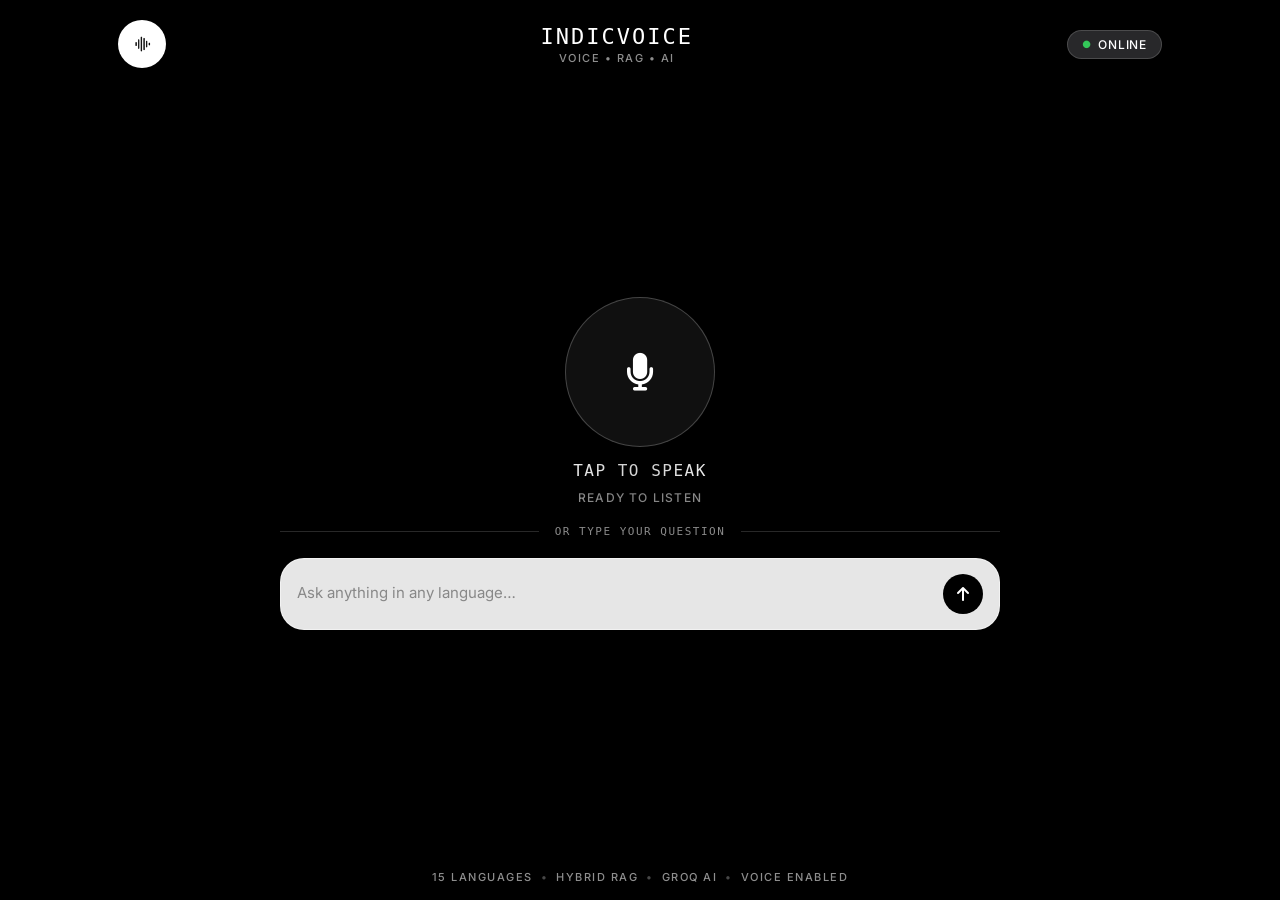
==== app/static/index.html @ 1c29051e "Reorder layout: place conversation answer region below chat box composer" ====
<!DOCTYPE html>
<html lang="en">
<head>
    <meta charset="UTF-8" />
    <meta name="viewport" content="width=device-width, initial-scale=1.0" />
    <title>IndicVoice — Voice-Enabled RAG</title>
    
    <!-- Fonts -->
    <link href="https://fonts.googleapis.com/css2?family=Inter:wght@400;500;600&display=swap" rel="stylesheet" />
    <link href="https://db.onlinewebfonts.com/c/8cb707a9b8a73f8a7403336b861c3074?family=BubbledotICG-FinePos" rel="stylesheet" />

    <!-- Font Awesome Icons -->
    <link
        rel="stylesheet"
        href="https://cdnjs.cloudflare.com/ajax/libs/font-awesome/6.5.2/css/all.min.css"
        integrity="sha512-SnH5WK+bZxgPHs44uWIX+LLJAJ9/2PkPKZ5QiAj6Ta86w+fsb2TkcmfRyVX3pBnMFcV7oQPJkl9QevSCWr3W6A=="
        crossorigin="anonymous"
        referrerpolicy="no-referrer"
    />

    <!-- Main Stylesheet -->
    <link rel="stylesheet" href="styles.css" />
</head>
<body>
    <div class="app">
        <!-- Full-screen background video -->
        <video class="bg-video" autoplay muted loop playsinline>
            <source
                src="https://d8j0ntlcm91z4.cloudfront.net/user_38xzZboKViGWJOttwIXH07lWA1P/hf_20260809_012548_ef22562c-c0ae-4816-ad9d-f8922af4e6a7.mp4"
                type="video/mp4"
            />
        </video>
        <div class="video-overlay"></div>

        <!-- Header -->
        <header class="topbar">
            <div class="topbar-left">
                <div class="logo-container">
                    <img src="assets/logo.webp" alt="IndicVoice Logo" class="logo-img" />
                </div>
            </div>
            
            <div class="topbar-center">
                <h1 class="brand-title">INDICVOICE</h1>
                <span class="brand-subtitle">VOICE • RAG • AI</span>
            </div>

            <div class="topbar-right">
                <div class="online-pill">
                    <span class="online-dot">●</span>
                    <span class="online-text">ONLINE</span>
                </div>
            </div>
        </header>

        <!-- Main Assistant Composition -->
        <main class="assistant">
            <!-- Voice Hero Section -->
            <section class="voice-section">
                <div class="mic-wrapper">
                    <div class="voice-ring ring-1"></div>
                    <div class="voice-ring ring-2"></div>
                    <div class="voice-ring ring-3"></div>
                    <button class="mic-hero-btn" id="mic-hero-btn" aria-label="Start voice input" title="Tap to speak">
                        <i class="fa-solid fa-microphone"></i>
                    </button>
                </div>
                <div class="voice-action-title" id="voice-action-title">TAP TO SPEAK</div>
                <div class="voice-status-label" id="voice-status-label" aria-live="polite">READY TO LISTEN</div>
            </section>

            <!-- Divider -->
            <div class="or-divider">
                <span class="divider-line"></span>
                <span class="divider-text">OR TYPE YOUR QUESTION</span>
                <span class="divider-line"></span>
            </div>

            <!-- Text Composer -->
            <section class="composer">
                <div class="composer-inner">
                    <textarea
                        class="composer-input"
                        id="composer-input"
                        placeholder="Ask anything in any language…"
                        rows="1"
                        aria-label="Ask IndicVoice"
                    ></textarea>
                    <div class="composer-actions">
                        <button class="composer-btn send-btn" id="send-btn" aria-label="Send message" title="Send message">
                            <i class="fa-solid fa-arrow-up"></i>
                        </button>
                    </div>
                </div>
            </section>

            <!-- Conversation Region (Answer Panel Below Chat Box) -->
            <section class="conversation" id="conversation-area" aria-label="Conversation History">
                <!-- Turns populated dynamically by main.js -->
            </section>
        </main>

        <!-- Footer / Status Bar -->
        <footer class="status-bar">
            <span>15 LANGUAGES</span>
            <span class="bullet">•</span>
            <span>HYBRID RAG</span>
            <span class="bullet">•</span>
            <span>GROQ AI</span>
            <span class="bullet">•</span>
            <span>VOICE ENABLED</span>
        </footer>
    </div>

    <!-- Application Script -->
    <script src="main.js"></script>
</body>
</html>
---- app/static/styles.css ----
/* ── INDICVOICE - Global CSS Variables ────────────────────────────── */
:root {
    --bg: #000000;
    --text: #ffffff;
    --muted: #8e8e8e;

    --panel: rgba(18, 18, 18, 0.72);
    --panel-strong: rgba(245, 245, 245, 0.94);

    --panel-border: rgba(255,255,255,0.16);
    --soft-border: rgba(255,255,255,0.10);

    --dark-pill: #28282a;
    --light-text: #c8c8c8;

    --font-sans:
        "Inter",
        "Segoe UI",
        system-ui,
        sans-serif;

    --font-display:
        "BubbledotICG-FinePos",
        "Geist Pixel Circle",
        monospace;
}

/* ── Local Font Fallback ────────────────────────────────────────── */
@font-face {
    font-family: "Geist Pixel Circle";
    src: url("fonts/GeistPixel-Circle.woff2") format("woff2");
    font-weight: 400;
    font-display: swap;
}

/* ── Global Reset ───────────────────────────────────────────────── */
* {
    box-sizing: border-box;
    margin: 0;
    padding: 0;
}

body {
    margin: 0;
    background: var(--bg);
    color: var(--text);
    height: 100vh;
    height: 100dvh;
    overflow: hidden;
    font-family: var(--font-sans);
    -webkit-font-smoothing: antialiased;
    -moz-osx-font-smoothing: grayscale;
}

/* ── Fullscreen Background Video & Overlay ──────────────────────── */
.bg-video {
    position: absolute;
    inset: 0;
    width: 100%;
    height: 100%;
    object-fit: cover;
    pointer-events: none;
    z-index: 0;
}

.video-overlay {
    position: absolute;
    inset: 0;
    background: rgba(0, 0, 0, 0.18);
    pointer-events: none;
    z-index: 1;
}

/* ── Application Layout ─────────────────────────────────────────── */
.app {
    position: relative;
    width: 100vw;
    height: 100vh;
    height: 100dvh;
    display: flex;
    flex-direction: column;
    justify-content: space-between;
    align-items: center;
    z-index: 2;
    overflow: hidden;
}

/* ── Topbar / Header ────────────────────────────────────────────── */
.topbar {
    width: 100%;
    max-width: 1100px;
    display: flex;
    align-items: center;
    justify-content: space-between;
    padding: 20px 28px;
    z-index: 10;
    animation: fadeInDown 0.6s cubic-bezier(0.22, 1, 0.36, 1) forwards;
}

.logo-container {
    width: 48px;
    height: 48px;
    border-radius: 50%;
    background: #ffffff;
    box-shadow: 0 4px 14px rgba(0, 0, 0, 0.16);
    display: flex;
    align-items: center;
    justify-content: center;
    transition: transform 0.25s cubic-bezier(0.22, 1, 0.36, 1);
}

.logo-container:hover {
    transform: scale(1.04);
}

.logo-img {
    width: 72%;
    height: 72%;
    object-fit: contain;
}

.topbar-center {
    display: flex;
    flex-direction: column;
    align-items: center;
    text-align: center;
}

.brand-title {
    font-family: var(--font-display);
    font-size: 22px;
    font-weight: 400;
    letter-spacing: 2px;
    color: #ffffff;
}

.brand-subtitle {
    font-family: var(--font-sans);
    font-size: 11px;
    font-weight: 500;
    letter-spacing: 1.5px;
    color: var(--muted);
    margin-top: 2px;
}

.online-pill {
    background: var(--dark-pill);
    border: 1px solid var(--panel-border);
    backdrop-filter: blur(12px);
    -webkit-backdrop-filter: blur(12px);
    padding: 6px 14px;
    border-radius: 20px;
    font-size: 12px;
    font-weight: 500;
    letter-spacing: 0.8px;
    display: flex;
    align-items: center;
    gap: 6px;
    color: var(--text);
}

.online-dot {
    color: #34c759;
    font-size: 10px;
}

/* ── Main Assistant Area ────────────────────────────────────────── */
.assistant {
    width: 100%;
    max-width: 920px;
    display: flex;
    flex-direction: column;
    align-items: center;
    flex: 1;
    justify-content: center;
    padding: 8px 16px;
    gap: 16px;
    position: relative;
    z-index: 5;
    box-sizing: border-box;
    overflow: hidden;
}

/* ── Voice Hero Section ─────────────────────────────────────────── */
.voice-section {
    display: flex;
    flex-direction: column;
    align-items: center;
    gap: 10px;
    animation: fadeInUp 0.7s cubic-bezier(0.22, 1, 0.36, 1) 0.1s backwards;
}

.mic-wrapper {
    position: relative;
    display: flex;
    align-items: center;
    justify-content: center;
}

.mic-hero-btn {
    position: relative;
    z-index: 2;
    width: 150px;
    height: 150px;
    border-radius: 50%;
    background: rgba(22, 22, 22, 0.76);
    border: 1px solid rgba(255, 255, 255, 0.22);
    backdrop-filter: blur(18px);
    -webkit-backdrop-filter: blur(18px);
    box-shadow: 0 20px 80px rgba(0, 0, 0, 0.45);
    color: #ffffff;
    font-size: 38px;
    cursor: pointer;
    display: flex;
    align-items: center;
    justify-content: center;
    transition: transform 0.25s cubic-bezier(0.22, 1, 0.36, 1), background-color 0.25s ease, border-color 0.25s ease;
    outline: none;
}

.mic-hero-btn:hover {
    transform: scale(1.04);
    border-color: rgba(255, 255, 255, 0.4);
}

.mic-hero-btn:active {
    transform: scale(0.97);
}

.mic-hero-btn.listening {
    background: rgba(45, 30, 30, 0.85);
    border-color: rgba(255, 100, 100, 0.5);
    animation: micPulse 1.6s ease-in-out infinite;
}

.voice-ring {
    position: absolute;
    border-radius: 50%;
    border: 1px solid rgba(255, 255, 255, 0.18);
    pointer-events: none;
    opacity: 0;
    inset: -15px;
}

.mic-wrapper.listening .ring-1 {
    animation: voicePulse 1.8s ease-out infinite;
}

.mic-wrapper.listening .ring-2 {
    animation: voicePulse 1.8s ease-out 0.4s infinite;
}

.mic-wrapper.listening .ring-3 {
    animation: voicePulse 1.8s ease-out 0.8s infinite;
}

@keyframes voicePulse {
    0% {
        transform: scale(1);
        opacity: 0.7;
    }
    100% {
        transform: scale(1.6);
        opacity: 0;
    }
}

@keyframes micPulse {
    0%, 100% {
        transform: scale(1);
        opacity: 1;
    }
    50% {
        transform: scale(1.03);
        opacity: 0.88;
    }
}

.voice-action-title {
    font-family: var(--font-display);
    font-size: 16px;
    letter-spacing: 1.5px;
    color: #ffffff;
    margin-top: 4px;
    text-transform: uppercase;
}

.voice-status-label {
    font-family: var(--font-sans);
    font-size: 12px;
    font-weight: 500;
    color: var(--muted);
    letter-spacing: 1.2px;
    text-transform: uppercase;
}

/* ── Conversation Area ──────────────────────────────────────────── */
.conversation {
    width: min(720px, 92vw);
    max-height: clamp(180px, 28vh, 300px);
    overflow-y: auto;
    display: flex;
    flex-direction: column;
    gap: 16px;
    padding-right: 4px;
    scroll-behavior: smooth;
}

.conversation::-webkit-scrollbar {
    width: 4px;
}
.conversation::-webkit-scrollbar-track {
    background: transparent;
}
.conversation::-webkit-scrollbar-thumb {
    background: rgba(255, 255, 255, 0.2);
    border-radius: 4px;
}

.turn {
    display: flex;
    flex-direction: column;
    gap: 8px;
    animation: fadeIn 0.4s cubic-bezier(0.22, 1, 0.36, 1);
}

.user-msg {
    padding: 0 4px;
}

.user-label {
    font-size: 13px;
    font-weight: 500;
    color: rgba(255, 255, 255, 0.55);
    letter-spacing: 0.8px;
    text-transform: uppercase;
}

.user-text {
    font-size: 15px;
    color: #ffffff;
    margin-top: 2px;
    line-height: 1.5;
}

.assistant-card {
    background: var(--panel-strong);
    color: #111111;
    border-radius: 24px;
    padding: 20px 22px;
    font-family: var(--font-sans);
    font-size: 15px;
    line-height: 1.6;
    border: 1px solid rgba(255, 255, 255, 0.5);
    box-shadow: 0 12px 50px rgba(0, 0, 0, 0.30);
}

.card-meta-row {
    display: flex;
    align-items: center;
    justify-content: space-between;
    margin-bottom: 12px;
    flex-wrap: wrap;
    gap: 8px;
}

.badge {
    display: inline-flex;
    align-items: center;
    gap: 6px;
    font-size: 12px;
    font-weight: 600;
    padding: 4px 10px;
    border-radius: 12px;
    letter-spacing: 0.5px;
}

.badge-rag {
    background: rgba(52, 199, 89, 0.12);
    color: #1d7e34;
    border: 1px solid rgba(52, 199, 89, 0.3);
}

.badge-groq {
    background: rgba(0, 122, 255, 0.12);
    color: #0056b3;
    border: 1px solid rgba(0, 122, 255, 0.3);
}

.badge-refusal {
    background: rgba(255, 149, 0, 0.12);
    color: #b36b00;
    border: 1px solid rgba(255, 149, 0, 0.3);
}

.latency-summary {
    font-size: 12px;
    font-weight: 600;
    color: #555555;
    letter-spacing: 0.5px;
}

.answer-text {
    white-space: pre-wrap;
    word-break: break-word;
    color: #111111;
}

.pipeline-toggle {
    background: transparent;
    border: none;
    color: #555555;
    font-family: var(--font-sans);
    font-size: 12px;
    font-weight: 600;
    cursor: pointer;
    margin-top: 14px;
    padding: 4px 0;
    display: inline-flex;
    align-items: center;
    gap: 6px;
    transition: color 0.2s ease;
}

.pipeline-toggle:hover {
    color: #111111;
}

.pipeline-details {
    margin-top: 10px;
    padding-top: 10px;
    border-top: 1px solid rgba(0, 0, 0, 0.1);
    display: none;
    flex-direction: column;
    gap: 6px;
    font-size: 12px;
    color: #333333;
    animation: fadeIn 0.3s ease;
}

.pipeline-details.expanded {
    display: flex;
}

.pipeline-header {
    font-weight: 600;
    letter-spacing: 1px;
    font-size: 11px;
    color: #666666;
    margin-bottom: 4px;
    text-transform: uppercase;
}

.pipeline-item {
    display: flex;
    justify-content: space-between;
    font-family: monospace;
    font-size: 12px;
}

.pipeline-item .stage-name {
    color: #444444;
}

.pipeline-item .stage-val {
    font-weight: 600;
    color: #111111;
}

/* ── OR Divider ──────────────────────────────────────────────────── */
.or-divider {
    width: min(720px, 92vw);
    display: flex;
    align-items: center;
    justify-content: center;
    gap: 16px;
    margin: 4px 0;
    color: var(--muted);
    font-size: 11px;
    font-weight: 500;
    letter-spacing: 1.5px;
    text-transform: uppercase;
    animation: fadeInUp 0.7s cubic-bezier(0.22, 1, 0.36, 1) 0.15s backwards;
}

.divider-line {
    flex: 1;
    height: 1px;
    background: var(--panel-border);
}

.divider-text {
    white-space: nowrap;
    font-family: var(--font-display);
    color: var(--muted);
    font-size: 11px;
    letter-spacing: 1.5px;
}

/* ── Text Composer ──────────────────────────────────────────────── */
.composer {
    width: min(720px, 92vw);
    animation: fadeInUp 0.7s cubic-bezier(0.22, 1, 0.36, 1) 0.2s backwards;
}

.composer-inner {
    min-height: 72px;
    border-radius: 24px;
    background: var(--panel-strong);
    border: 1px solid rgba(255, 255, 255, 0.5);
    box-shadow: 0 12px 50px rgba(0, 0, 0, 0.30);
    display: flex;
    align-items: center;
    padding: 10px 16px;
    gap: 12px;
    transition: border-color 0.2s ease, box-shadow 0.2s ease;
}

.composer-inner:focus-within {
    border-color: rgba(255, 255, 255, 0.8);
    box-shadow: 0 14px 60px rgba(0, 0, 0, 0.40);
}

.composer-icon-btn {
    background: transparent;
    border: none;
    color: #666666;
    font-size: 18px;
    cursor: pointer;
    display: flex;
    align-items: center;
    justify-content: center;
    width: 36px;
    height: 36px;
    border-radius: 50%;
    transition: color 0.2s ease, transform 0.2s ease;
}

.composer-icon-btn:hover {
    color: #111111;
    transform: scale(1.04);
}

.composer-input {
    flex: 1;
    background: transparent;
    border: none;
    outline: none;
    color: #111111;
    font-family: var(--font-sans);
    font-size: 15px;
    line-height: 1.5;
    resize: none;
    max-height: 120px;
    overflow-y: auto;
}

.composer-input::placeholder {
    color: #888888;
}

.composer-actions {
    display: flex;
    align-items: center;
    gap: 8px;
}

.composer-btn {
    width: 40px;
    height: 40px;
    border-radius: 50%;
    border: none;
    cursor: pointer;
    display: flex;
    align-items: center;
    justify-content: center;
    font-size: 16px;
    transition: transform 0.2s ease, background-color 0.2s ease;
}

.composer-btn:hover {
    transform: scale(1.04);
}

.composer-btn:active {
    transform: scale(0.97);
}

.mic-mini-btn {
    background: var(--dark-pill);
    color: #ffffff;
}

.send-btn {
    background: #000000;
    color: #ffffff;
}

/* ── Status Bar / Footer ────────────────────────────────────────── */
.status-bar {
    width: 100%;
    padding: 16px 20px;
    text-align: center;
    font-size: 11px;
    font-weight: 500;
    color: var(--muted);
    letter-spacing: 1.5px;
    text-transform: uppercase;
    z-index: 10;
    display: flex;
    align-items: center;
    justify-content: center;
    gap: 8px;
    animation: fadeInUp 0.7s cubic-bezier(0.22, 1, 0.36, 1) 0.3s backwards;
}

.status-bar .bullet {
    opacity: 0.5;
}

/* ── Keyframes ──────────────────────────────────────────────────── */
@keyframes fadeIn {
    from { opacity: 0; }
    to { opacity: 1; }
}

@keyframes fadeInDown {
    from {
        opacity: 0;
        transform: translateY(-14px);
    }
    to {
        opacity: 1;
        transform: translateY(0);
    }
}

@keyframes fadeInUp {
    from {
        opacity: 0;
        transform: translateY(18px) scale(0.97);
    }
    to {
        opacity: 1;
        transform: translateY(0) scale(1);
    }
}

/* ── Mobile Responsive Layout ────────────────────────────────────── */
@media (max-width: 720px) {
    .topbar {
        padding: 16px 20px;
    }
    .mic-hero-btn {
        width: 118px;
        height: 118px;
        font-size: 32px;
    }
    .conversation, .composer {
        width: 92vw;
    }
    .assistant {
        gap: 12px;
    }
}

@media (max-width: 420px) {
    .mic-hero-btn {
        width: 108px;
        height: 108px;
        font-size: 28px;
    }
    .composer {
        width: calc(100vw - 28px);
    }
    .assistant-card {
        padding: 16px 18px;
        font-size: 14px;
    }
}

/* ── Accessibility & Reduced Motion ─────────────────────────────── */
@media (prefers-reduced-motion: reduce) {
    *, ::before, ::after {
        animation: none !important;
        transition: none !important;
    }
    .topbar, .voice-section, .composer, .status-bar, .turn {
        opacity: 1 !important;
        transform: none !important;
    }
}
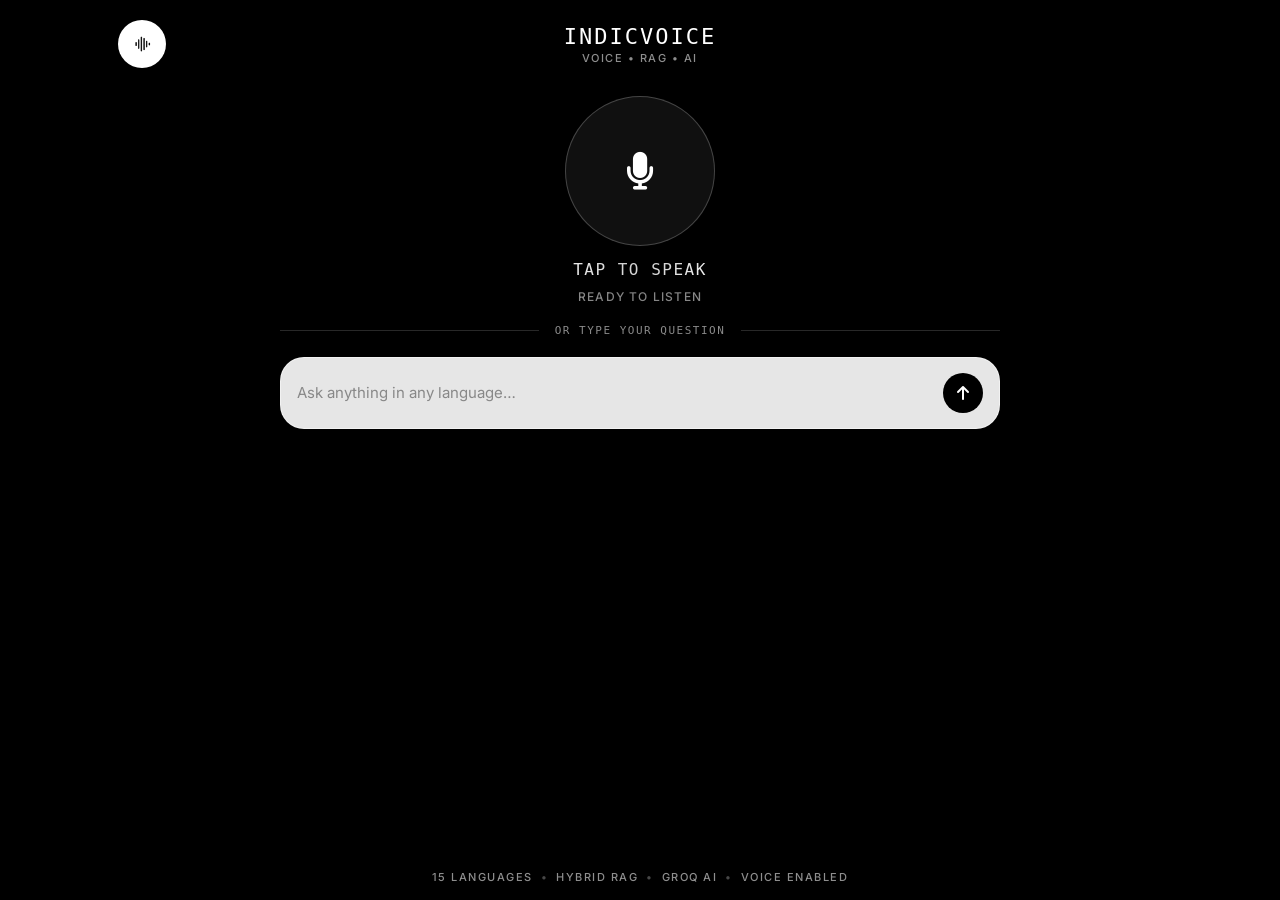
==== commit 731f0cfb: "Remove ONLINE status pill badge from header" ====
--- a/app/static/index.html
+++ b/app/static/index.html
@@ -45,12 +45,7 @@
                 <span class="brand-subtitle">VOICE • RAG • AI</span>
             </div>
 
-            <div class="topbar-right">
-                <div class="online-pill">
-                    <span class="online-dot">●</span>
-                    <span class="online-text">ONLINE</span>
-                </div>
-            </div>
+            <div class="topbar-right" style="width: 48px;"></div>
         </header>
 
         <!-- Main Assistant Composition -->
--- a/app/static/styles.css
+++ b/app/static/styles.css
@@ -44,9 +44,10 @@
     margin: 0;
     background: var(--bg);
     color: var(--text);
-    height: 100vh;
-    height: 100dvh;
-    overflow: hidden;
+    min-height: 100vh;
+    min-height: 100dvh;
+    overflow-x: hidden;
+    overflow-y: auto;
     font-family: var(--font-sans);
     -webkit-font-smoothing: antialiased;
     -moz-osx-font-smoothing: grayscale;
@@ -54,7 +55,7 @@
 
 /* ── Fullscreen Background Video & Overlay ──────────────────────── */
 .bg-video {
-    position: absolute;
+    position: fixed;
     inset: 0;
     width: 100%;
     height: 100%;
@@ -64,7 +65,7 @@
 }
 
 .video-overlay {
-    position: absolute;
+    position: fixed;
     inset: 0;
     background: rgba(0, 0, 0, 0.18);
     pointer-events: none;
@@ -75,14 +76,14 @@
 .app {
     position: relative;
     width: 100vw;
-    height: 100vh;
-    height: 100dvh;
+    min-height: 100vh;
+    min-height: 100dvh;
     display: flex;
     flex-direction: column;
     justify-content: space-between;
     align-items: center;
     z-index: 2;
-    overflow: hidden;
+    overflow-y: auto;
 }
 
 /* ── Topbar / Header ────────────────────────────────────────────── */
@@ -172,13 +173,12 @@
     flex-direction: column;
     align-items: center;
     flex: 1;
-    justify-content: center;
-    padding: 8px 16px;
+    justify-content: flex-start;
+    padding: 8px 16px 24px 16px;
     gap: 16px;
     position: relative;
     z-index: 5;
     box-sizing: border-box;
-    overflow: hidden;
 }
 
 /* ── Voice Hero Section ─────────────────────────────────────────── */
@@ -297,24 +297,9 @@
 /* ── Conversation Area ──────────────────────────────────────────── */
 .conversation {
     width: min(720px, 92vw);
-    max-height: clamp(180px, 28vh, 300px);
-    overflow-y: auto;
     display: flex;
     flex-direction: column;
     gap: 16px;
-    padding-right: 4px;
-    scroll-behavior: smooth;
-}
-
-.conversation::-webkit-scrollbar {
-    width: 4px;
-}
-.conversation::-webkit-scrollbar-track {
-    background: transparent;
-}
-.conversation::-webkit-scrollbar-thumb {
-    background: rgba(255, 255, 255, 0.2);
-    border-radius: 4px;
 }
 
 .turn {
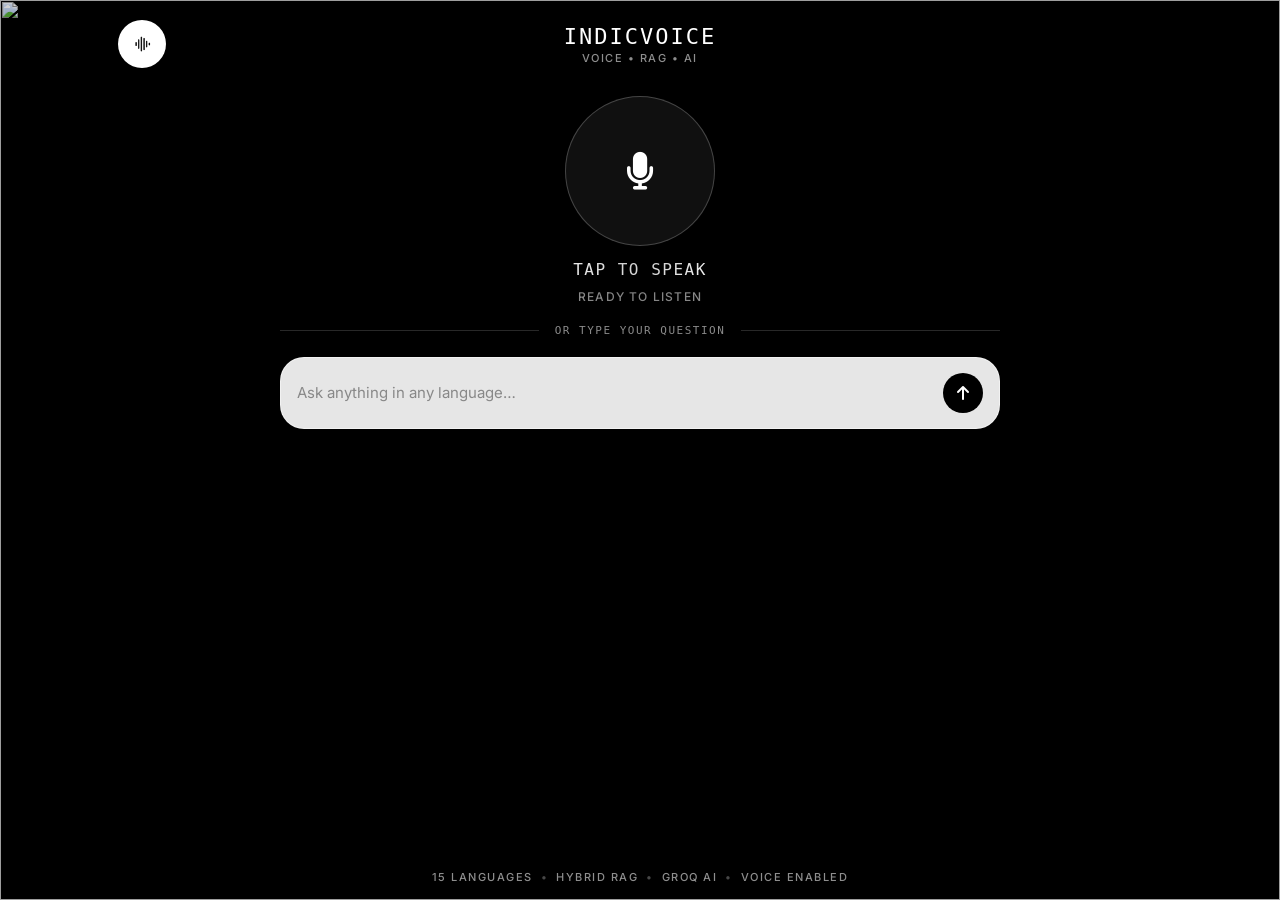
==== commit f62304fa: "Add transparent PNG overlay at z-index 1 with train-bob animation" ====
--- a/app/static/index.html
+++ b/app/static/index.html
@@ -23,13 +23,29 @@
 </head>
 <body>
     <div class="app">
-        <!-- Full-screen background video -->
-        <video class="bg-video" autoplay muted loop playsinline>
-            <source
-                src="https://d8j0ntlcm91z4.cloudfront.net/user_38xzZboKViGWJOttwIXH07lWA1P/hf_20260809_012548_ef22562c-c0ae-4816-ad9d-f8922af4e6a7.mp4"
-                type="video/mp4"
+        <!-- Background Video Layer (4 Stacked Videos) -->
+        <div class="bg-video-container">
+            <video class="bg-video opacity-100 active" id="bg-video-0" autoplay muted loop playsinline>
+                <source src="https://d8j0ntlcm91z4.cloudfront.net/user_38xzZboKViGWJOttwIXH07lWA1P/hf_20260702_081127_0992a171-d3c6-4978-8213-0ec5df8b6d63.mp4" type="video/mp4" />
+            </video>
+            <video class="bg-video opacity-0" id="bg-video-1" autoplay muted loop playsinline>
+                <source src="https://d8j0ntlcm91z4.cloudfront.net/user_38xzZboKViGWJOttwIXH07lWA1P/hf_20260702_092026_dd05b805-ea0f-40b2-8c52-332b88502592.mp4" type="video/mp4" />
+            </video>
+            <video class="bg-video opacity-0" id="bg-video-2" autoplay muted loop playsinline>
+                <source src="https://d8j0ntlcm91z4.cloudfront.net/user_38xzZboKViGWJOttwIXH07lWA1P/hf_20260702_081042_df7202bf-bd80-4b2b-bbc6-1f09ba2870e9.mp4" type="video/mp4" />
+            </video>
+            <video class="bg-video opacity-0" id="bg-video-3" autoplay muted loop playsinline>
+                <source src="https://d8j0ntlcm91z4.cloudfront.net/user_38xzZboKViGWJOttwIXH07lWA1P/hf_20260702_080959_4cac5234-3573-464e-a5b7-76b94b8a7d61.mp4" type="video/mp4" />
+            </video>
+        </div>
+        <!-- Transparent PNG Overlay (z-index 1) -->
+        <div class="png-overlay">
+            <img
+                src="https://soft-zoom-63098134.figma.site/_assets/v11/0b4a435b2df2747593c43d7a1c9b4578f7d8d90c.png"
+                alt=""
+                class="overlay-img"
             />
-        </video>
+        </div>
         <div class="video-overlay"></div>
 
         <!-- Header -->
--- a/app/static/styles.css
+++ b/app/static/styles.css
@@ -53,15 +53,63 @@
     -moz-osx-font-smoothing: grayscale;
 }
 
-/* ── Fullscreen Background Video & Overlay ──────────────────────── */
+/* ── Fullscreen Background Video Layer ──────────────────────────── */
+.bg-video-container {
+    position: fixed;
+    inset: 0;
+    width: 100%;
+    height: 100%;
+    overflow: hidden;
+    pointer-events: none;
+    z-index: 0;
+}
+
 .bg-video {
-    position: fixed;
+    position: absolute;
     inset: 0;
     width: 100%;
     height: 100%;
     object-fit: cover;
     pointer-events: none;
-    z-index: 0;
+    opacity: 0;
+    transition: opacity 1000ms ease-in-out;
+}
+
+.bg-video.active,
+.bg-video.opacity-100 {
+    opacity: 1;
+}
+
+.bg-video.opacity-0 {
+    opacity: 0;
+}
+
+/* ── Transparent PNG Overlay Layer (z-index 1) ───────────────────── */
+.png-overlay {
+    position: fixed;
+    inset: 0;
+    width: 100%;
+    height: 100%;
+    pointer-events: none;
+    z-index: 1;
+    overflow: hidden;
+}
+
+.overlay-img {
+    width: 100%;
+    height: 100%;
+    object-fit: cover;
+    pointer-events: none;
+    animation: trainBob 3s ease-in-out infinite;
+}
+
+@keyframes trainBob {
+    0%, 100% {
+        transform: scale(1.03) translateY(0);
+    }
+    50% {
+        transform: scale(1.03) translateY(-6px);
+    }
 }
 
 .video-overlay {
@@ -69,7 +117,7 @@
     inset: 0;
     background: rgba(0, 0, 0, 0.18);
     pointer-events: none;
-    z-index: 1;
+    z-index: 2;
 }
 
 /* ── Application Layout ─────────────────────────────────────────── */
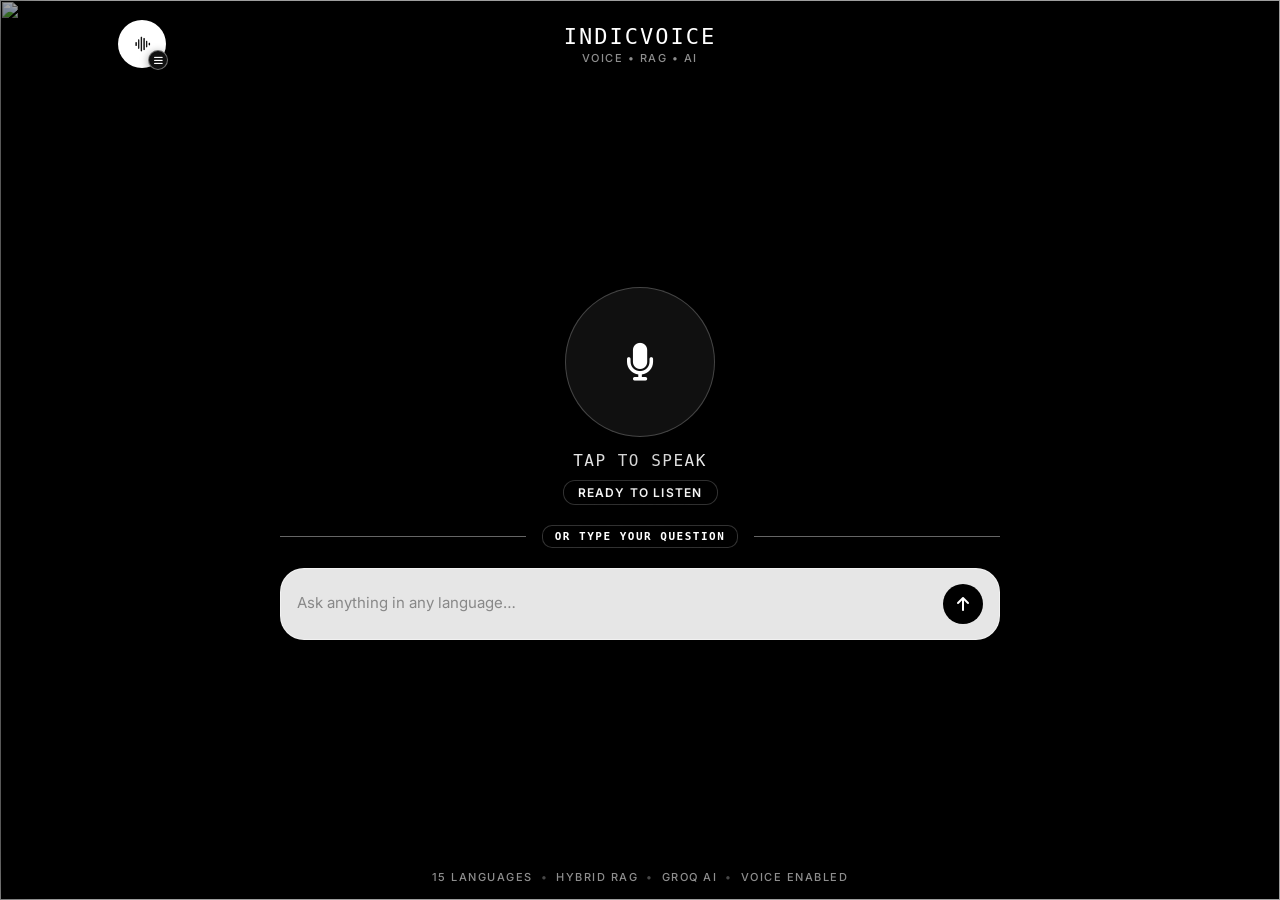
==== commit d1fcffc3: "Convert topbar logo button into a glassmorphic side navigation drawer (sandwich bar)" ====
--- a/app/static/index.html
+++ b/app/static/index.html
@@ -23,18 +23,18 @@
 </head>
 <body>
     <div class="app">
-        <!-- Background Video Layer (4 Stacked Videos) -->
+        <!-- Background Video Layer (4 Stacked Videos - Sequential Loop) -->
         <div class="bg-video-container">
-            <video class="bg-video opacity-100 active" id="bg-video-0" autoplay muted loop playsinline>
+            <video class="bg-video opacity-100 active" id="bg-video-0" autoplay muted playsinline>
                 <source src="https://d8j0ntlcm91z4.cloudfront.net/user_38xzZboKViGWJOttwIXH07lWA1P/hf_20260702_081127_0992a171-d3c6-4978-8213-0ec5df8b6d63.mp4" type="video/mp4" />
             </video>
-            <video class="bg-video opacity-0" id="bg-video-1" autoplay muted loop playsinline>
+            <video class="bg-video opacity-0" id="bg-video-1" autoplay muted playsinline>
                 <source src="https://d8j0ntlcm91z4.cloudfront.net/user_38xzZboKViGWJOttwIXH07lWA1P/hf_20260702_092026_dd05b805-ea0f-40b2-8c52-332b88502592.mp4" type="video/mp4" />
             </video>
-            <video class="bg-video opacity-0" id="bg-video-2" autoplay muted loop playsinline>
+            <video class="bg-video opacity-0" id="bg-video-2" autoplay muted playsinline>
                 <source src="https://d8j0ntlcm91z4.cloudfront.net/user_38xzZboKViGWJOttwIXH07lWA1P/hf_20260702_081042_df7202bf-bd80-4b2b-bbc6-1f09ba2870e9.mp4" type="video/mp4" />
             </video>
-            <video class="bg-video opacity-0" id="bg-video-3" autoplay muted loop playsinline>
+            <video class="bg-video opacity-0" id="bg-video-3" autoplay muted playsinline>
                 <source src="https://d8j0ntlcm91z4.cloudfront.net/user_38xzZboKViGWJOttwIXH07lWA1P/hf_20260702_080959_4cac5234-3573-464e-a5b7-76b94b8a7d61.mp4" type="video/mp4" />
             </video>
         </div>
@@ -48,12 +48,60 @@
         </div>
         <div class="video-overlay"></div>
 
+        <!-- Side Navigation Drawer (Sandwich Bar) -->
+        <div class="drawer-overlay" id="drawer-overlay"></div>
+        <aside class="sidenav-drawer" id="sidenav-drawer" aria-label="Side Navigation">
+            <div class="drawer-header">
+                <div class="drawer-brand">
+                    <img src="assets/logo.webp" alt="Logo" class="drawer-logo" />
+                    <div>
+                        <div class="drawer-title">INDICVOICE</div>
+                        <div class="drawer-sub">VOICE • RAG • AI</div>
+                    </div>
+                </div>
+                <button class="drawer-close-btn" id="drawer-close-btn" aria-label="Close Menu">
+                    <i class="fa-solid fa-xmark"></i>
+                </button>
+            </div>
+
+            <nav class="drawer-nav">
+                <a href="#" class="drawer-link active">
+                    <i class="fa-solid fa-microphone"></i>
+                    <span>Voice Assistant</span>
+                </a>
+                <a href="#" class="drawer-link" onclick="event.preventDefault(); alert('15 Indic Languages Supported: Hindi, Tamil, Telugu, Bengali, Marathi, Gujarati, Kannada, Malayalam, Punjabi, Odia, Assamese, etc.');">
+                    <i class="fa-solid fa-globe"></i>
+                    <span>Multilingual Settings</span>
+                </a>
+                <a href="#" class="drawer-link" onclick="event.preventDefault(); alert('Hybrid RAG System: FAISS Vector Index + BM25 Lexical Search + RRF Reciprocal Rank Fusion + Groq LLM');">
+                    <i class="fa-solid fa-bolt"></i>
+                    <span>RAG & Model Info</span>
+                </a>
+                <a href="#" class="drawer-link" onclick="event.preventDefault(); alert('Telemetry Active: Pipeline latencies, STT timings, and confidence scores live logging.');">
+                    <i class="fa-solid fa-chart-line"></i>
+                    <span>Telemetry Logs</span>
+                </a>
+                <a href="#" class="drawer-link" onclick="event.preventDefault(); fetch('/api/health').then(r=>r.json()).then(d=>alert('System Diagnostics:\n' + JSON.stringify(d, null, 2)));">
+                    <i class="fa-solid fa-shield-halved"></i>
+                    <span>System Diagnostics</span>
+                </a>
+            </nav>
+
+            <div class="drawer-footer">
+                <div class="drawer-footer-pill">
+                    <span class="online-dot">●</span> SYSTEM READY
+                </div>
+                <div class="drawer-footer-text">IndicVoice v1.0 • Multilingual RAG</div>
+            </div>
+        </aside>
+
         <!-- Header -->
         <header class="topbar">
             <div class="topbar-left">
-                <div class="logo-container">
+                <button class="logo-container drawer-toggle" id="drawer-toggle" aria-label="Toggle Navigation Menu" title="Open Menu">
                     <img src="assets/logo.webp" alt="IndicVoice Logo" class="logo-img" />
-                </div>
+                    <span class="hamburger-badge"><i class="fa-solid fa-bars"></i></span>
+                </button>
             </div>
             
             <div class="topbar-center">
--- a/app/static/styles.css
+++ b/app/static/styles.css
@@ -162,6 +162,190 @@
     transform: scale(1.04);
 }
 
+/* ── Side Navigation Drawer (Sandwich Bar) ───────────────────────── */
+.drawer-toggle {
+    border: none;
+    cursor: pointer;
+    position: relative;
+    outline: none;
+}
+
+.hamburger-badge {
+    position: absolute;
+    bottom: -2px;
+    right: -2px;
+    background: #111111;
+    color: #ffffff;
+    width: 20px;
+    height: 20px;
+    border-radius: 50%;
+    font-size: 10px;
+    display: flex;
+    align-items: center;
+    justify-content: center;
+    border: 1.5px solid rgba(255, 255, 255, 0.4);
+    box-shadow: 0 2px 8px rgba(0, 0, 0, 0.4);
+}
+
+.drawer-overlay {
+    position: fixed;
+    inset: 0;
+    background: rgba(0, 0, 0, 0.55);
+    backdrop-filter: blur(12px);
+    -webkit-backdrop-filter: blur(12px);
+    z-index: 90;
+    opacity: 0;
+    pointer-events: none;
+    transition: opacity 0.3s cubic-bezier(0.22, 1, 0.36, 1);
+}
+
+.drawer-overlay.open {
+    opacity: 1;
+    pointer-events: auto;
+}
+
+.sidenav-drawer {
+    position: fixed;
+    top: 0;
+    left: 0;
+    bottom: 0;
+    width: min(320px, 85vw);
+    height: 100vh;
+    height: 100dvh;
+    background: rgba(18, 18, 18, 0.88);
+    border-right: 1px solid rgba(255, 255, 255, 0.18);
+    backdrop-filter: blur(28px) saturate(140%);
+    -webkit-backdrop-filter: blur(28px) saturate(140%);
+    box-shadow: 20px 0 60px rgba(0, 0, 0, 0.6);
+    z-index: 100;
+    display: flex;
+    flex-direction: column;
+    justify-content: space-between;
+    padding: 24px 20px;
+    transform: translateX(-100%);
+    transition: transform 0.35s cubic-bezier(0.22, 1, 0.36, 1);
+}
+
+.sidenav-drawer.open {
+    transform: translateX(0);
+}
+
+.drawer-header {
+    display: flex;
+    align-items: center;
+    justify-content: space-between;
+    padding-bottom: 20px;
+    border-bottom: 1px solid rgba(255, 255, 255, 0.12);
+}
+
+.drawer-brand {
+    display: flex;
+    align-items: center;
+    gap: 12px;
+}
+
+.drawer-logo {
+    width: 40px;
+    height: 40px;
+    border-radius: 50%;
+    background: #ffffff;
+    padding: 6px;
+    box-shadow: 0 4px 14px rgba(0, 0, 0, 0.25);
+}
+
+.drawer-title {
+    font-family: var(--font-display);
+    font-size: 18px;
+    letter-spacing: 1.5px;
+    color: #ffffff;
+}
+
+.drawer-sub {
+    font-family: var(--font-sans);
+    font-size: 10px;
+    letter-spacing: 1px;
+    color: var(--muted);
+}
+
+.drawer-close-btn {
+    background: rgba(255, 255, 255, 0.12);
+    border: 1px solid rgba(255, 255, 255, 0.20);
+    color: #ffffff;
+    width: 36px;
+    height: 36px;
+    border-radius: 50%;
+    cursor: pointer;
+    display: flex;
+    align-items: center;
+    justify-content: center;
+    font-size: 16px;
+    transition: background 0.2s ease, transform 0.2s ease;
+}
+
+.drawer-close-btn:hover {
+    background: rgba(255, 255, 255, 0.25);
+    transform: scale(1.05);
+}
+
+.drawer-nav {
+    display: flex;
+    flex-direction: column;
+    gap: 8px;
+    margin: 24px 0;
+    flex: 1;
+}
+
+.drawer-link {
+    display: flex;
+    align-items: center;
+    gap: 14px;
+    padding: 12px 16px;
+    border-radius: 14px;
+    color: rgba(255, 255, 255, 0.82);
+    text-decoration: none;
+    font-size: 14px;
+    font-weight: 500;
+    transition: background 0.2s ease, color 0.2s ease, transform 0.2s ease;
+}
+
+.drawer-link:hover,
+.drawer-link.active {
+    background: rgba(255, 255, 255, 0.14);
+    color: #ffffff;
+    transform: translateX(4px);
+}
+
+.drawer-link i {
+    font-size: 16px;
+    width: 20px;
+    text-align: center;
+    color: rgba(255, 255, 255, 0.9);
+}
+
+.drawer-footer {
+    padding-top: 20px;
+    border-top: 1px solid rgba(255, 255, 255, 0.12);
+    display: flex;
+    flex-direction: column;
+    gap: 8px;
+}
+
+.drawer-footer-pill {
+    display: inline-flex;
+    align-items: center;
+    gap: 8px;
+    font-size: 11px;
+    font-weight: 600;
+    color: #ffffff;
+    letter-spacing: 1px;
+}
+
+.drawer-footer-text {
+    font-size: 11px;
+    color: var(--muted);
+    letter-spacing: 0.8px;
+}
+
 .logo-img {
     width: 72%;
     height: 72%;
@@ -220,9 +404,10 @@
     display: flex;
     flex-direction: column;
     align-items: center;
+    justify-content: center;
     flex: 1;
-    justify-content: flex-start;
-    padding: 8px 16px 24px 16px;
+    margin: auto 0;
+    padding: 16px;
     gap: 16px;
     position: relative;
     z-index: 5;
@@ -329,6 +514,7 @@
     font-size: 16px;
     letter-spacing: 1.5px;
     color: #ffffff;
+    text-shadow: 0 2px 10px rgba(0, 0, 0, 0.85);
     margin-top: 4px;
     text-transform: uppercase;
 }
@@ -336,10 +522,17 @@
 .voice-status-label {
     font-family: var(--font-sans);
     font-size: 12px;
-    font-weight: 500;
-    color: var(--muted);
+    font-weight: 600;
+    color: #ffffff;
     letter-spacing: 1.2px;
     text-transform: uppercase;
+    text-shadow: 0 2px 10px rgba(0, 0, 0, 0.85);
+    background: rgba(0, 0, 0, 0.35);
+    border: 1px solid rgba(255, 255, 255, 0.20);
+    backdrop-filter: blur(8px);
+    -webkit-backdrop-filter: blur(8px);
+    padding: 4px 14px;
+    border-radius: 12px;
 }
 
 /* ── Conversation Area ──────────────────────────────────────────── */
@@ -508,9 +701,9 @@
     justify-content: center;
     gap: 16px;
     margin: 4px 0;
-    color: var(--muted);
+    color: #ffffff;
     font-size: 11px;
-    font-weight: 500;
+    font-weight: 600;
     letter-spacing: 1.5px;
     text-transform: uppercase;
     animation: fadeInUp 0.7s cubic-bezier(0.22, 1, 0.36, 1) 0.15s backwards;
@@ -519,15 +712,24 @@
 .divider-line {
     flex: 1;
     height: 1px;
-    background: var(--panel-border);
+    background: rgba(255, 255, 255, 0.40);
+    box-shadow: 0 1px 4px rgba(0, 0, 0, 0.60);
 }
 
 .divider-text {
     white-space: nowrap;
     font-family: var(--font-display);
-    color: var(--muted);
+    color: #ffffff;
     font-size: 11px;
+    font-weight: 600;
     letter-spacing: 1.5px;
+    text-shadow: 0 2px 10px rgba(0, 0, 0, 0.90);
+    background: rgba(0, 0, 0, 0.40);
+    border: 1px solid rgba(255, 255, 255, 0.20);
+    backdrop-filter: blur(8px);
+    -webkit-backdrop-filter: blur(8px);
+    padding: 4px 12px;
+    border-radius: 10px;
 }
 
 /* ── Text Composer ──────────────────────────────────────────────── */
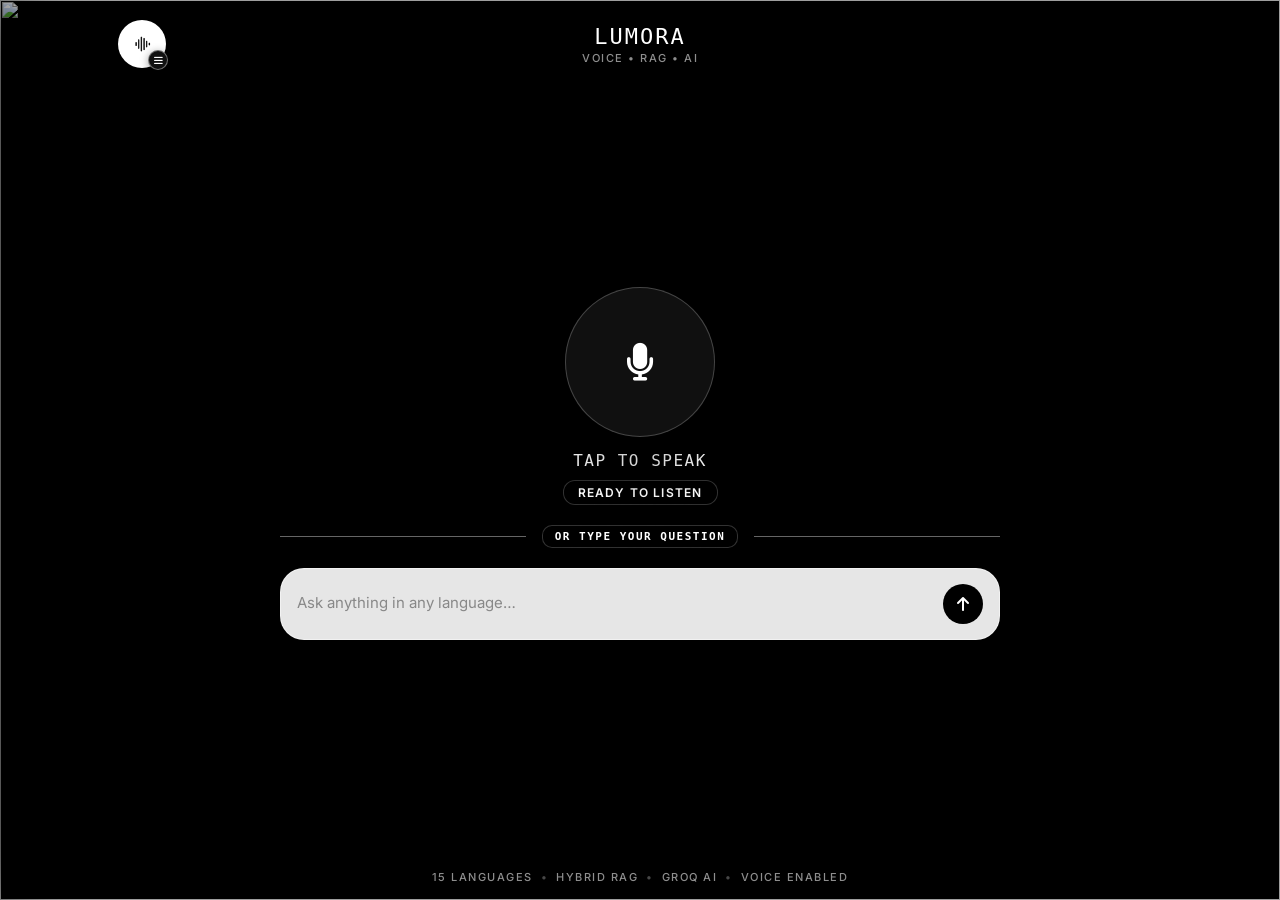
==== commit 26dbb85c: "Rename application brand name to Lumora across HTML, JavaScript, and FastAPI endpoints" ====
--- a/app/static/index.html
+++ b/app/static/index.html
@@ -3,7 +3,7 @@
 <head>
     <meta charset="UTF-8" />
     <meta name="viewport" content="width=device-width, initial-scale=1.0" />
-    <title>IndicVoice — Voice-Enabled RAG</title>
+    <title>Lumora — Voice-Enabled Multilingual RAG</title>
     
     <!-- Fonts -->
     <link href="https://fonts.googleapis.com/css2?family=Inter:wght@400;500;600&display=swap" rel="stylesheet" />
@@ -48,15 +48,15 @@
         </div>
         <div class="video-overlay"></div>
 
-        <!-- Side Navigation Drawer (Sandwich Bar) -->
+        <!-- Side Navigation Drawer (Chat History) -->
         <div class="drawer-overlay" id="drawer-overlay"></div>
-        <aside class="sidenav-drawer" id="sidenav-drawer" aria-label="Side Navigation">
+        <aside class="sidenav-drawer" id="sidenav-drawer" aria-label="Chat History Navigation">
             <div class="drawer-header">
                 <div class="drawer-brand">
-                    <img src="assets/logo.webp" alt="Logo" class="drawer-logo" />
+                    <i class="fa-solid fa-clock-rotate-left drawer-history-icon"></i>
                     <div>
-                        <div class="drawer-title">INDICVOICE</div>
-                        <div class="drawer-sub">VOICE • RAG • AI</div>
+                        <div class="drawer-title">CHAT HISTORY</div>
+                        <div class="drawer-sub">PREVIOUS CONVERSATIONS</div>
                     </div>
                 </div>
                 <button class="drawer-close-btn" id="drawer-close-btn" aria-label="Close Menu">
@@ -64,34 +64,25 @@
                 </button>
             </div>
 
-            <nav class="drawer-nav">
-                <a href="#" class="drawer-link active">
-                    <i class="fa-solid fa-microphone"></i>
-                    <span>Voice Assistant</span>
-                </a>
-                <a href="#" class="drawer-link" onclick="event.preventDefault(); alert('15 Indic Languages Supported: Hindi, Tamil, Telugu, Bengali, Marathi, Gujarati, Kannada, Malayalam, Punjabi, Odia, Assamese, etc.');">
-                    <i class="fa-solid fa-globe"></i>
-                    <span>Multilingual Settings</span>
-                </a>
-                <a href="#" class="drawer-link" onclick="event.preventDefault(); alert('Hybrid RAG System: FAISS Vector Index + BM25 Lexical Search + RRF Reciprocal Rank Fusion + Groq LLM');">
-                    <i class="fa-solid fa-bolt"></i>
-                    <span>RAG & Model Info</span>
-                </a>
-                <a href="#" class="drawer-link" onclick="event.preventDefault(); alert('Telemetry Active: Pipeline latencies, STT timings, and confidence scores live logging.');">
-                    <i class="fa-solid fa-chart-line"></i>
-                    <span>Telemetry Logs</span>
-                </a>
-                <a href="#" class="drawer-link" onclick="event.preventDefault(); fetch('/api/health').then(r=>r.json()).then(d=>alert('System Diagnostics:\n' + JSON.stringify(d, null, 2)));">
-                    <i class="fa-solid fa-shield-halved"></i>
-                    <span>System Diagnostics</span>
-                </a>
-            </nav>
+            <div class="history-actions">
+                <button class="new-chat-btn" id="new-chat-btn">
+                    <i class="fa-solid fa-plus"></i>
+                    <span>New Conversation</span>
+                </button>
+            </div>
+
+            <div class="drawer-history-list" id="drawer-history-list">
+                <div class="history-empty">
+                    <i class="fa-solid fa-comments"></i>
+                    <p>No past conversations yet.<br />Ask a question or speak to start!</p>
+                </div>
+            </div>
 
             <div class="drawer-footer">
-                <div class="drawer-footer-pill">
-                    <span class="online-dot">●</span> SYSTEM READY
-                </div>
-                <div class="drawer-footer-text">IndicVoice v1.0 • Multilingual RAG</div>
+                <button class="clear-history-btn" id="clear-history-btn">
+                    <i class="fa-solid fa-trash-can"></i>
+                    <span>Clear All History</span>
+                </button>
             </div>
         </aside>
 
@@ -99,13 +90,13 @@
         <header class="topbar">
             <div class="topbar-left">
                 <button class="logo-container drawer-toggle" id="drawer-toggle" aria-label="Toggle Navigation Menu" title="Open Menu">
-                    <img src="assets/logo.webp" alt="IndicVoice Logo" class="logo-img" />
+                    <img src="assets/logo.webp" alt="Lumora Logo" class="logo-img" />
                     <span class="hamburger-badge"><i class="fa-solid fa-bars"></i></span>
                 </button>
             </div>
             
             <div class="topbar-center">
-                <h1 class="brand-title">INDICVOICE</h1>
+                <h1 class="brand-title">LUMORA</h1>
                 <span class="brand-subtitle">VOICE • RAG • AI</span>
             </div>
 
@@ -143,7 +134,7 @@
                         id="composer-input"
                         placeholder="Ask anything in any language…"
                         rows="1"
-                        aria-label="Ask IndicVoice"
+                        aria-label="Ask Lumora"
                     ></textarea>
                     <div class="composer-actions">
                         <button class="composer-btn send-btn" id="send-btn" aria-label="Send message" title="Send message">
--- a/app/static/styles.css
+++ b/app/static/styles.css
@@ -323,27 +323,138 @@
 }
 
 .drawer-footer {
-    padding-top: 20px;
+    padding-top: 16px;
     border-top: 1px solid rgba(255, 255, 255, 0.12);
     display: flex;
     flex-direction: column;
     gap: 8px;
 }
 
-.drawer-footer-pill {
-    display: inline-flex;
-    align-items: center;
+/* ── Chat History Side Navigation Drawer ─────────────────────────── */
+.drawer-history-icon {
+    font-size: 20px;
+    color: #ffffff;
+}
+
+.history-actions {
+    margin: 16px 0 12px 0;
+}
+
+.new-chat-btn {
+    width: 100%;
+    display: flex;
+    align-items: center;
+    justify-content: center;
+    gap: 10px;
+    padding: 12px;
+    border-radius: 14px;
+    background: rgba(255, 255, 255, 0.15);
+    border: 1px solid rgba(255, 255, 255, 0.25);
+    color: #ffffff;
+    font-family: var(--font-sans);
+    font-size: 13px;
+    font-weight: 600;
+    cursor: pointer;
+    transition: background 0.2s ease, transform 0.2s ease;
+}
+
+.new-chat-btn:hover {
+    background: rgba(255, 255, 255, 0.25);
+    transform: translateY(-1px);
+}
+
+.drawer-history-list {
+    flex: 1;
+    overflow-y: auto;
+    display: flex;
+    flex-direction: column;
     gap: 8px;
-    font-size: 11px;
-    font-weight: 600;
-    color: #ffffff;
-    letter-spacing: 1px;
-}
-
-.drawer-footer-text {
-    font-size: 11px;
+    margin: 8px 0;
+    padding-right: 4px;
+}
+
+.drawer-history-list::-webkit-scrollbar {
+    width: 4px;
+}
+.drawer-history-list::-webkit-scrollbar-thumb {
+    background: rgba(255, 255, 255, 0.2);
+    border-radius: 4px;
+}
+
+.history-empty {
+    display: flex;
+    flex-direction: column;
+    align-items: center;
+    justify-content: center;
+    text-align: center;
+    height: 100%;
     color: var(--muted);
-    letter-spacing: 0.8px;
+    gap: 12px;
+    font-size: 13px;
+    line-height: 1.5;
+    padding: 20px;
+}
+
+.history-empty i {
+    font-size: 32px;
+    opacity: 0.5;
+}
+
+.history-item {
+    display: flex;
+    flex-direction: column;
+    gap: 4px;
+    padding: 12px 14px;
+    border-radius: 12px;
+    background: rgba(255, 255, 255, 0.06);
+    border: 1px solid rgba(255, 255, 255, 0.10);
+    cursor: pointer;
+    transition: background 0.2s ease, border-color 0.2s ease, transform 0.2s ease;
+}
+
+.history-item:hover {
+    background: rgba(255, 255, 255, 0.14);
+    border-color: rgba(255, 255, 255, 0.25);
+    transform: translateX(3px);
+}
+
+.history-item-title {
+    font-size: 13px;
+    font-weight: 500;
+    color: rgba(255, 255, 255, 0.95);
+    white-space: nowrap;
+    overflow: hidden;
+    text-overflow: ellipsis;
+}
+
+.history-item-meta {
+    display: flex;
+    align-items: center;
+    justify-content: space-between;
+    font-size: 10px;
+    color: var(--muted);
+}
+
+.clear-history-btn {
+    width: 100%;
+    display: flex;
+    align-items: center;
+    justify-content: center;
+    gap: 8px;
+    padding: 10px;
+    border-radius: 12px;
+    background: transparent;
+    border: 1px solid rgba(255, 255, 255, 0.15);
+    color: rgba(255, 255, 255, 0.60);
+    font-size: 12px;
+    cursor: pointer;
+    transition: background 0.2s ease, color 0.2s ease;
+}
+
+.clear-history-btn:hover {
+    background: rgba(255, 60, 60, 0.20);
+    border-color: rgba(255, 60, 60, 0.40);
+    color: #ff6b6b;
 }
 
 .logo-img {
